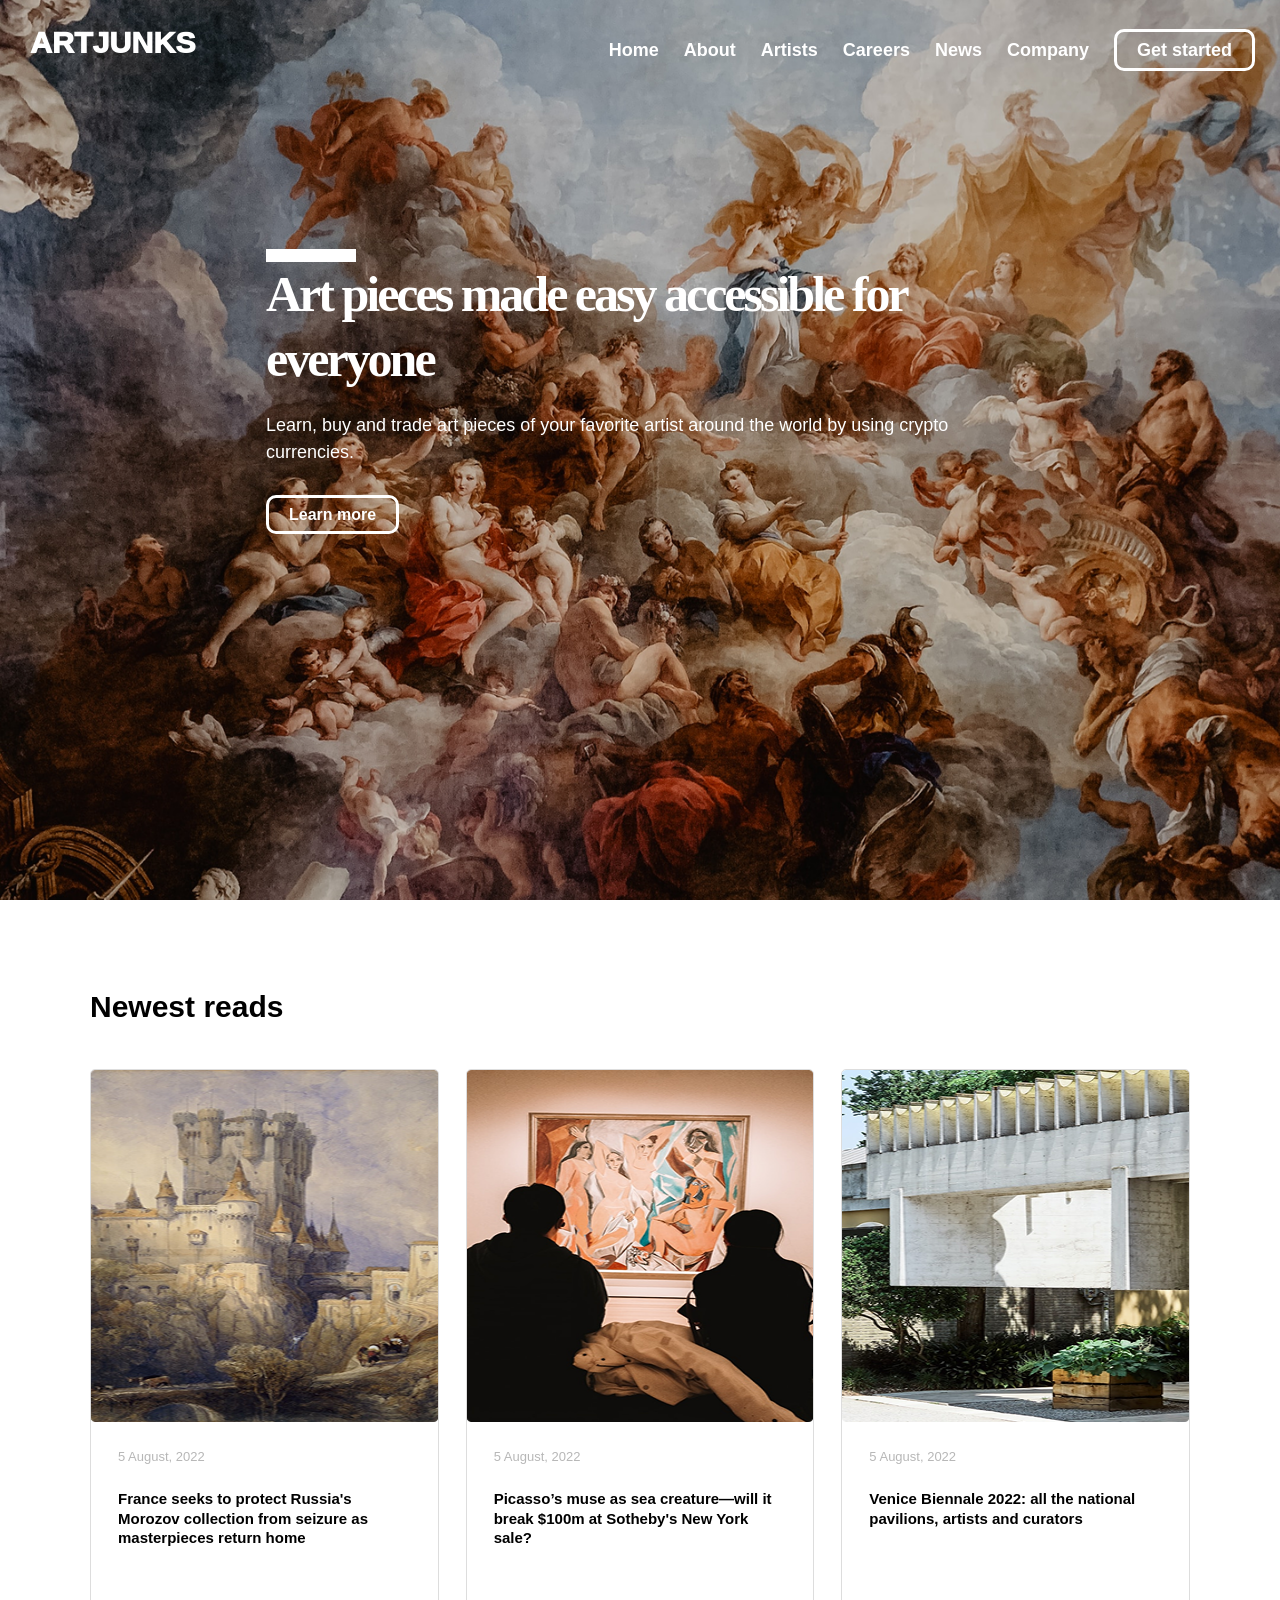
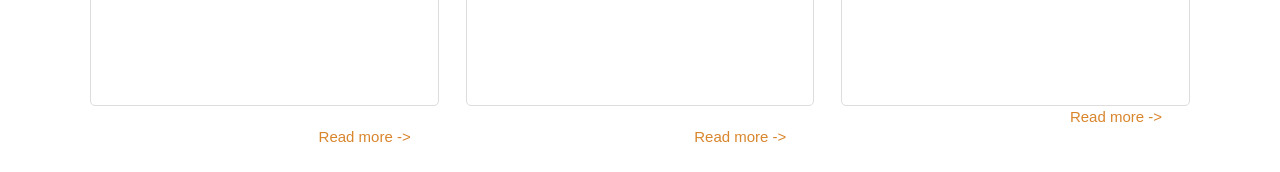
==== index.html @ 1ebe3c83 "Add files via upload" ====
<!DOCTYPE html>
<html lang="en">
<head>
    <meta charset="UTF-8">
    <meta name="viewport" content="width=device-width, initial-scale=1.0">
    <title>ART NEWS LANDING PAGE</title>
    <link rel="stylesheet" href="./css/component.css">
    <link rel="stylesheet" href="./css/desktop.css">
    <link rel="stylesheet" href="./css/tablet.css">
    <link rel="stylesheet" href="./css/mobile.css">
    <link rel="stylesheet" href="https://unicons.iconscout.com/release/v4.2.0/css/line.css">
</head>
<body >
    <nav>
        <h1>ARTJUNKS</h1>
        <section id="mymenu" class="navlink">
            <ul class="float">
                <li><a href="#">Home</a></li>
                <li><a href="#">About</a></li>
                <li><a href="#">Artists</a></li>
                <li><a href="#">Careers</a></li>
                <li><a href="#">News</a></li>
                <li><a href="#">Company</a></li>
                <li><span>Get started</span></li>
            </ul>
        </section>
        <i class="uil uil-bars" id="burger"></i>  
    </nav>
    <section class="bacground1" >
        <section class="txt-box">
            <section class="tittle">
                <span> <hr></span>
                <h1>Art pieces made easy accessible for everyone</h1>
            </section>
            <section class="tittle-content">
                <p>Learn, buy and trade art pieces of your favorite artist around the world 
                    by using crypto currencies.</p>
            </section>
            <section class="tittle-btn">
                <span><a href="#">Learn more</a></span>
            </section>
        </section>
    </section>
    <main >
        <h1 class="tablet-label">Newest reads</h1>
        <section class="card-table">
            <h1 class="mobile-label">Newest reads</h1>
            <section class="card">
                <img src="./image/card1-mobile.png">
                <section class="card-info">
                    <p class="date">5 August, 2022</p>
                    <p class="context">France seeks to protect Russia's Morozov collection from seizure as 
                    masterpieces return home</p>
                    <a class="read-btn" id="r1" href="#">Read more -></a>
                </section>
            </section>
            <section class="card">
                <img src="./image/card2-mobile.png">
                <section class="card-info">
                    <p class="date">5 August, 2022</p>
                    <p class="context">Picasso’s muse as sea creature—will it break $100m at 
                    Sotheby's New York sale?</p>
                    <a class="read-btn" id="r2" href="#">Read more -></a>
                </section>
            </section>
            <section class="card">
                <img src="./image/card3-mobile.png">
                <section class="card-info">
                    <p class="date">5 August, 2022</p>
                    <p class="context">Venice Biennale 2022: 
                        all the national pavilions, artists and curators</p>
                    <a class="read-btn" id="r3" href="#">Read more -></a>
                </section>
            </section>
        </section>
    </main>
</body>
<script src="./js/art-mobile.js"></script>
<script src="./js/art-toggle.js"></script>
</html>
---- css/component.css ----
*{
    padding: 0;
    margin: 0;
    font-family: sans-serif;
}
nav h1{
    color: #fff;
    font-weight: 1000;
}
nav{
    grid-row: 1/2;
    grid-column: 1/2;
}
nav ul {
    display: flex;
    flex-direction: row;
    list-style: none;
}
nav ul li a{
    text-decoration: none;
    
}
---- css/desktop.css ----
body{
    display: grid;
    grid-template-rows: 10% auto auto ;
    grid-template-columns: 100%;
    }
    nav{
        display: flex;
        align-items: flex-start;
        justify-content: space-between;
    }
    nav h1{
        font-size: 30.4px;
        margin: 25px 30px 0px 30px;
    }
    .navlink{ 
        margin: 40px 0px 0px 0px;
    }
    .float li {
        margin-right: 25px;
        font-size: 18px;
        font-weight: bold;
        color: #ffffff;
     }
    .float span{
        text-decoration: none;
        cursor: pointer;
        border: solid 3px #ffffff;
        border-radius: 10px;
        font-weight: bold;
        color: #ffffff;
        padding: 8px 20px 8px 20px;
    }
     .float li a {
        color: #ffffff;
     }
    .bacground1{
        position: relative;
        grid-row: 1/3;
        grid-column:1/2;
        display: flex;
        justify-content: center;
        align-items: center;
        width: 100%;
        height: 100vh;
        background-size: 100%;
        background-repeat: no-repeat;
        z-index: -5;
        background-image: url(../image/desktopbg.png);
    }
    .txt-box {
        position: relative;
        display: flex;
        flex-wrap: wrap;
        flex-direction: column;
        margin: 1vh 0 0 0;
        padding: 0;
        width: 748px;
        height: 411px;
        font-family: 'Times New Roman', Times, serif;
        z-index: 5;
        color: #ffffff;
    }
    .tittle h1{
        width: 100%;
        letter-spacing: -3px;
        font-size: 50px;
        line-height: 1.3;
    }
    .tittle span hr{
        border: none;
        width: 90px;
        height: 0.8em;
        background-color: #ffffff;
    }
    .tittle h1{
        font-family: 'Times New Roman', Times, serif;
    }
    .tittle-content{
        margin: 20px 0px 40px 0px;
        line-height: 1.5;
        font-size: 18px;
    }
    .tittle-btn span a{
        text-decoration: none;
        cursor: pointer;
        border: solid 3px #ffffff;
        border-radius: 10px;
        font-weight: bold;
        color: #ffffff;
        padding: 8px 20px 8px 20px;

    }
    .tittle-btn span a:hover{
        border: solid 3px #ffffff;
        border-radius: 10px;
        font-size: large;
    }
    main .tablet-label{
        font-size: 30px;
        padding: 10vh 0vh 5vh 0vh;
    }
    main{
        padding: 0vh 10vh 5vh 10vh;
    }
    main .mobile-label{
        display: none;
    }
    .card-table {
        width: 100%;
        display: flex;
        justify-content: center;
        align-items: center;
        flex-direction: row;
        gap: 3vh;
    }
    .card img{
        width: 100%;
        height: 352px;
    }
    .card{
        border: #DDDDDD 1px solid;
        width: 491px;
        height: 635px;
        display: flex;
        justify-content: flex-start;
        align-items: flex-start;
        flex-direction: column;
        border-radius: 5px;
        text-wrap: wrap;
    }
    .card-info{
        padding: 3vh;
    }
    .card-info .date{
        margin: 0px 0 25px 0;
        font-size: 13px;
        color: #B7B7B7;
    }
    .card-info .context{
        font-weight: bold;
        font-size: 15px;
        line-height: 1.3;
    }
    .card-info .read-btn{
        float: right;
        font-size: 15px;
        color: #D9852C;
        text-decoration: none;
        cursor: pointer;
        margin-top: 5vh;
    }
    #r1{
        margin-top: 20vh;
    }
    #r2{
        margin-top: 20vh;
    }
    #r3{
        margin-top: 20vh
    }
---- css/tablet.css ----
@media  (max-width:925px) {
    body{
    display: grid;
    grid-template-rows: 10% auto auto ;
    grid-template-columns: 100%;
    }
    nav{
        display: flex;
        align-items: flex-start;
        justify-content: space-between;

    }
    nav h1{
        font-size: 30.4px;
        margin: 25px 0px 0px 30px;
    }
    #mymenu{
        display: none;
    }
    #mymenu{
        position: absolute;
        width: 100%;
        height: 91%;
        margin-top: 12vh;  
    }
    .float {
        display: flex;
        flex-direction: column;
        justify-content: flex-end;
        align-items:center;
        background-color: #ffffff;
        width: 95%;
        height: 50%;
        border-radius: 15px ;
    }
    .float li{
        height: 100%;
    }
    nav #mymenu .mobile-mode{
        display: none;
        
    }
    nav #mymenu.active{
        display: flex;
        justify-content: center;
        animation: open 0.3s linear both;
    }
    @keyframes open {
        from{
            transform: translateY(-10px);
            z-index: -50;
            opacity: 0;
        }to{
            transform: translateY(0px);
            opacity: 1;
        }
    }
    nav .uil-bars{
        color: #ffffff;
        font-size: 35px;
        font-weight: 1000;
        cursor: pointer;
        margin: 20px 30px 0px 0vh;
    }
    nav ul li{
        height: 5%;
        width: 100%;
        position: relative;
        display: flex;
        justify-content: center;
        align-items: center;
        cursor: pointer;
    }
    nav ul li a ,span{
        font-size: 18px;
        margin-right: 5px;
        font-weight: bold;
        color: #bd6022b7;
    }
    nav ul li:hover{
        position: relative;
        display: flex;
        justify-content: center;
        align-items: center;
        cursor: pointer;
        border-radius: 15px;
        height: 100%;
        width: 100%;
        color: #5a2b05;
        background-color: #f5d9ba;
    }
    .bacground1{
        position: relative;
        grid-row: 1/3;
        grid-column:1/2;
        display: flex;
        justify-content: center;
        align-items: center;
        width: 100%;
        height: 100vh;
        background-size: cover;
        background-position: center;
        background-repeat: no-repeat;
        z-index: -5;
        background-image: url(../image/tabletbg.png);
    }
    .txt-box {
        position: relative;
        display: flex;
        flex-wrap: wrap;
        flex-direction: column;
        margin: 1vh 0 0 0;
        padding: 0;
        width: 600px;
        height: 387px;
        padding: 5vh;
        font-family: 'Times New Roman', Times, serif;
        z-index: 5;
        color: #ffffff;
    }
    .tittle h1{
        width: 100%;
        letter-spacing: -3px;
        font-size: 50px;
        line-height: 1.3;
    }
    .tittle span hr{
        border: none;
        width: 90px;
        height: 0.8em;
        background-color: #ffffff;
    }
    .tittle h1{
        font-family: 'Times New Roman', Times, serif;
    }
    .tittle-content{
        margin: 20px 0px 40px 0px;
        line-height: 1.5;
        font-size: 18px;
    }
    .tittle-btn span a{
        text-decoration: none;
        cursor: pointer;
        border: solid 3px #ffffff;
        border-radius: 10px;
        font-weight: bold;
        color: #ffffff;
        padding: 8px 20px 8px 20px;

    }
    .tittle-btn span a:hover{
        border: solid 3px #ffffff;
        border-radius: 10px;
        font-size: large;
    }
    main .tablet-label{
        font-size: 30px;
        padding: 5vh 0vh 5vh 0vh;
    }
    main{
        padding: 0vh 10vh 5vh 10vh;
    }
    main .mobile-label{
        display: none;
    }
    .card-table {
        width: 100%;
        display: flex;
        justify-content: center;
        align-items: center;
        flex-direction: row;
        gap: 3vh;
    }
    .card img{
        width: 187px;
        height: 352px;
    }
    .card{
        border: #DDDDDD 1px solid;
        width: 187px;
        height: 635px;
        display: flex;
        justify-content: flex-start;
        align-items: flex-start;
        flex-direction: column;
        border-radius: 5px;
        text-wrap: wrap;
    }
    .card-info{
        padding: 3vh;
    }
    .card-info .date{
        margin: 0px 0 25px 0;
        font-size: 13px;
        color: #B7B7B7;
    }
    .card-info .context{
        font-weight: bold;
        font-size: 15px;
        line-height: 1.3;
    }
    .card-info .read-btn{
        float: right;
        font-size: 15px;
        color: #D9852C;
        text-decoration: none;
        cursor: pointer;
        margin-top: 5vh;
    }
    #r1{
        margin-top: 6vh;
    }
    #r2{
        margin-top: 8.5vh;
    }
    #r3{
        margin-top: 11vh;
    }
}
---- css/mobile.css ----
@media  (max-width:800px) {
    body{
    display: grid;
    grid-template-rows: 10% auto auto ;
    grid-template-columns: 100%;
    }
    nav{
        display: flex;
        align-items: flex-start;
        justify-content: space-between;
    }
    nav h1{
        font-size: 30.4px;
        margin: 25px 0px 0px 30px;
    }
    #mymenu{
        display: none;
        position: absolute;
        width: 100%;
        margin: 12vh 0 0 0;  
    }
    .float {
        display: flex;
        flex-direction: column;
        justify-content: center;
        align-items:center;
        background-color: #ffffff;
        width: 95%;
        height: 50%;
        border-radius: 15px ;
    }
    .float li{
        height: 100%;
    }
    nav #mymenu .mobile-mode{
        display: none;
        
    }
    nav #mymenu.active{
        display: flex;
        justify-content: center;
        animation: open 0.3s linear both;
    }
    @keyframes open {
        from{
            transform: translateY(-10px);
            z-index: -50;
            opacity: 0;
        }to{
            transform: translateY(0px);
            opacity: 1;
        }
    }
    nav .uil-bars{
        color: #ffffff;
        font-size: 35px;
        font-weight: 1000;
        cursor: pointer;
        margin: 20px 25px 0px 0vh;
    }
    nav ul li{
        height: 5%;
        width: 100%;
        position: relative;
        display: flex;
        justify-content: center;
        align-items: center;
        cursor: pointer;
    }
    nav ul li a ,span{
        font-size: 18px;
        margin-right: 5px;
        font-weight: bold;
        color: #bd6022b7;
    }
    nav ul li:hover{
        position: relative;
        display: flex;
        justify-content: center;
        align-items: center;
        cursor: pointer;
        border-radius: 15px;
        height: 100%;
        width: 100%;
        color: #5a2b05;
        background-color: #f5d9ba;
    }
    .bacground1{
        position: relative;
        grid-row: 1/3;
        grid-column:1/2;
        display: flex;
        justify-content: center;
        align-items: center;
        width: 100%;
        height: 100vh;
        background-size: cover;
        background-position: center;
        background-repeat: no-repeat;
        z-index: -5;
        background-image: url(../image/mobilebg.png);
    }
    .txt-box {
        position: relative;
        display: flex;
        flex-wrap: wrap;
        flex-direction: column;
        margin: 1vh 0 0 0;
        padding: 0;
        width: 314px;
        height: 429px;
        font-family: 'Times New Roman', Times, serif;
        z-index: 5;
        color: #ffffff;
    }
    .tittle h1{
        width: 100%;
        letter-spacing: -3px;
        font-size: 50px;
        line-height: 1.3;
    }
    .tittle span hr{
        border: none;
        width: 90px;
        height: 0.8em;
        background-color: #ffffff;
    }
    .tittle h1{
        font-family: 'Times New Roman', Times, serif;
    }
    .tittle-content{
        margin: 20px 0px 40px 0px;
        line-height: 1.5;
        font-size: 18px;
    }
    .tittle-btn span a{
        text-decoration: none;
        cursor: pointer;
        border: solid 3px #ffffff;
        border-radius: 10px;
        font-weight: bold;
        color: #ffffff;
        padding: 8px 20px 8px 20px;

    }
    .tittle-btn span a:hover{
        border: solid 3px #ffffff;
        border-radius: 10px;
        font-size: large;
    }
    main .mobile-label{
        font-size: 24px;
        padding: 5vh 23vh 3vh 0vh;
    }
    main{
         padding: 0vh 10vh 5vh 10vh;
    }
    .card-table {
        width: 100%;
        display: flex;
        justify-content: center;
        align-items: center;
        flex-direction: column;
        gap: 3vh;
    }
    .card img{
        width: 311px;
    }
    .card{
        border: #DDDDDD 1px solid;
        width: 311px;
        display: flex;
        justify-content: flex-start;
        align-items: flex-start;
        flex-direction: column;
        border-radius: 5px;
        text-wrap: wrap;
    }
    .card-info{
        padding: 5vh;
    }
    .card-info .date{
        margin: 0px 0 25px 0;
        font-size: 13px;
        color: #B7B7B7;
    }
    .card-info .context{
        font-weight: bold;
        font-size: 20px;
        line-height: 1.3;
    }
    .card-info .read-btn{
        float: right;
        font-size: 15px;
        color: #D9852C;
        text-decoration: none;
        margin-top: 20px;
        cursor: pointer;
    }
    #r1{
        margin-top: 5vh;
    }
    #r2{
        margin-top: 9vh;
    }
    #r3{
        margin-top: 12vh;
    }
}
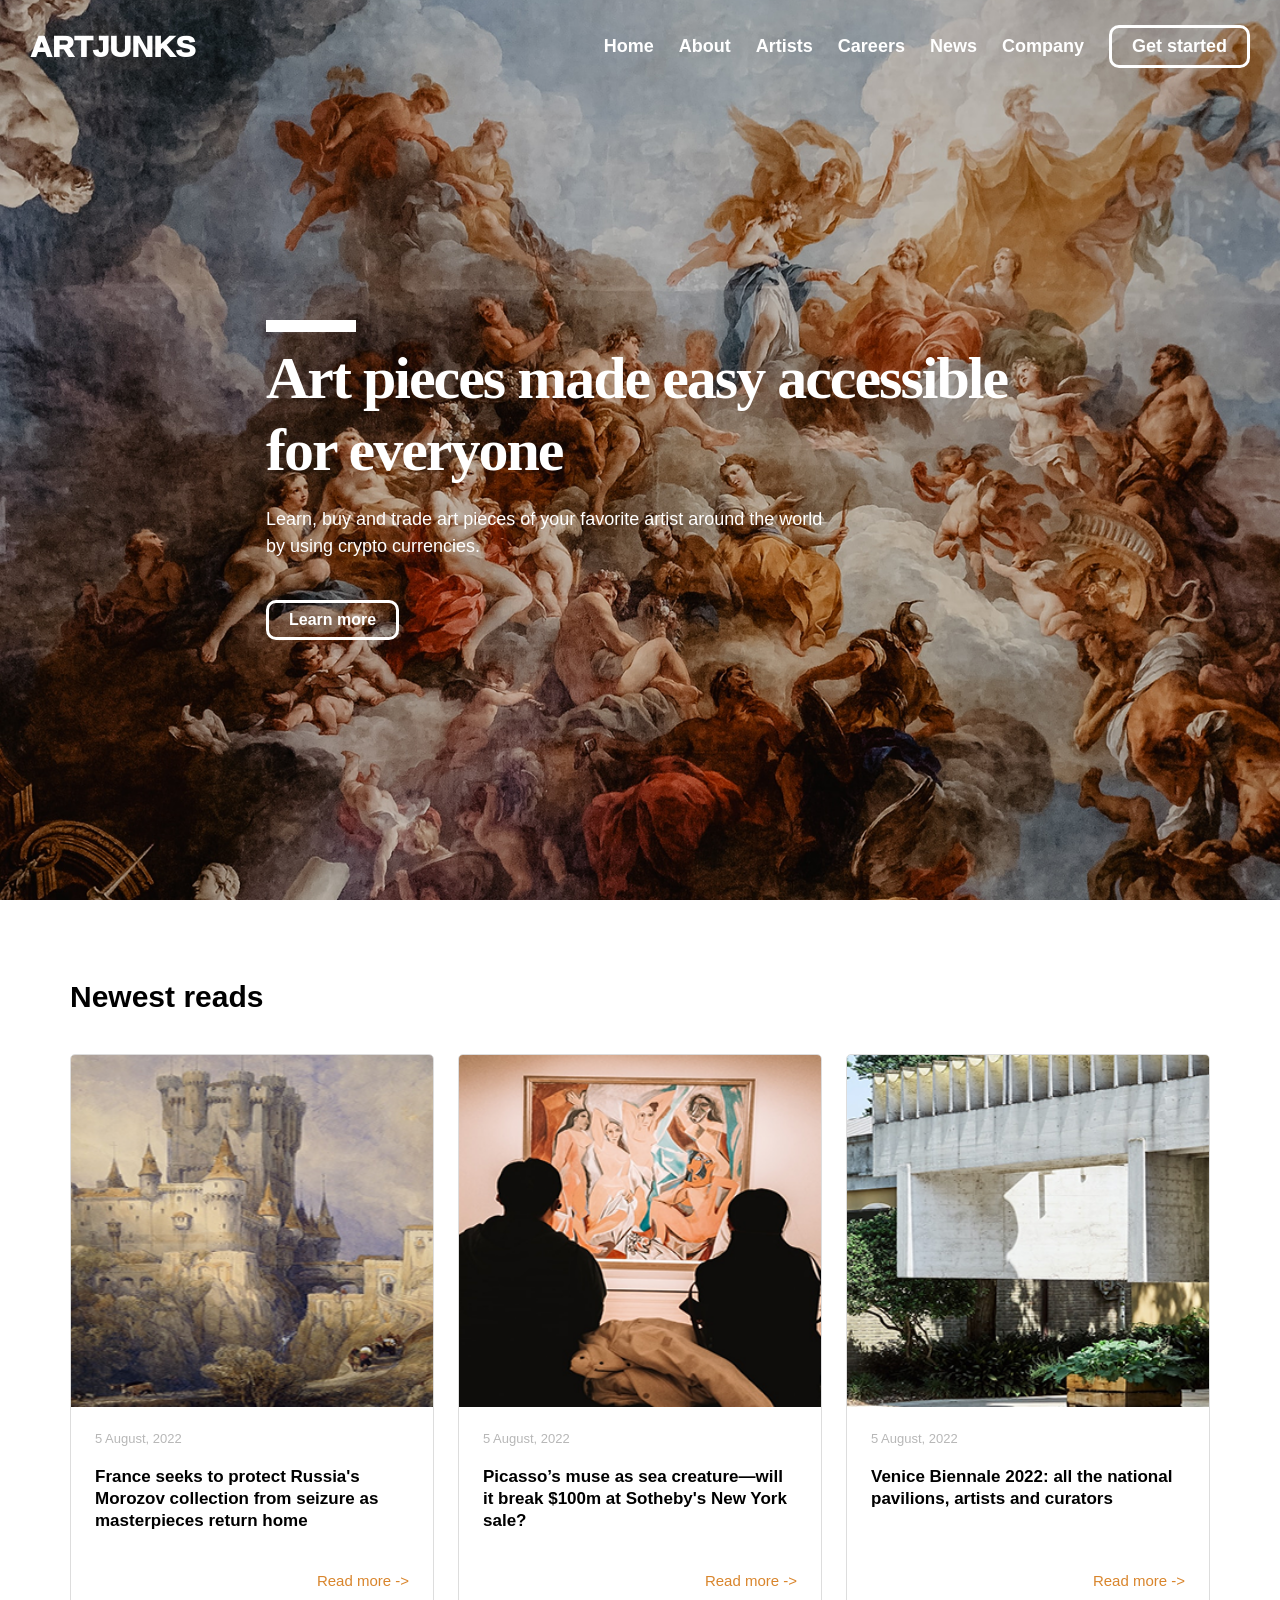
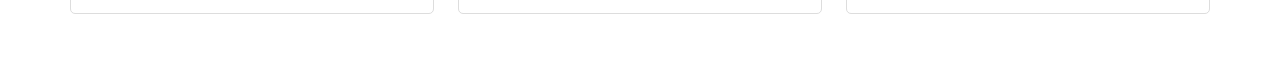
==== commit 0ba6a307: "Make layout fully responsive and expand README with screenshots - Rewrite CSS with fluid grid/flex l" ====
--- a/index.html
+++ b/index.html
@@ -1,80 +1,82 @@
-<!DOCTYPE html>
-<html lang="en">
-<head>
-    <meta charset="UTF-8">
-    <meta name="viewport" content="width=device-width, initial-scale=1.0">
-    <title>ART NEWS LANDING PAGE</title>
-    <link rel="stylesheet" href="./css/component.css">
-    <link rel="stylesheet" href="./css/desktop.css">
-    <link rel="stylesheet" href="./css/tablet.css">
-    <link rel="stylesheet" href="./css/mobile.css">
-    <link rel="stylesheet" href="https://unicons.iconscout.com/release/v4.2.0/css/line.css">
-</head>
-<body >
-    <nav>
-        <h1>ARTJUNKS</h1>
-        <section id="mymenu" class="navlink">
-            <ul class="float">
-                <li><a href="#">Home</a></li>
-                <li><a href="#">About</a></li>
-                <li><a href="#">Artists</a></li>
-                <li><a href="#">Careers</a></li>
-                <li><a href="#">News</a></li>
-                <li><a href="#">Company</a></li>
-                <li><span>Get started</span></li>
-            </ul>
-        </section>
-        <i class="uil uil-bars" id="burger"></i>  
-    </nav>
-    <section class="bacground1" >
-        <section class="txt-box">
-            <section class="tittle">
-                <span> <hr></span>
-                <h1>Art pieces made easy accessible for everyone</h1>
-            </section>
-            <section class="tittle-content">
-                <p>Learn, buy and trade art pieces of your favorite artist around the world 
-                    by using crypto currencies.</p>
-            </section>
-            <section class="tittle-btn">
-                <span><a href="#">Learn more</a></span>
-            </section>
-        </section>
-    </section>
-    <main >
-        <h1 class="tablet-label">Newest reads</h1>
-        <section class="card-table">
-            <h1 class="mobile-label">Newest reads</h1>
-            <section class="card">
-                <img src="./image/card1-mobile.png">
-                <section class="card-info">
-                    <p class="date">5 August, 2022</p>
-                    <p class="context">France seeks to protect Russia's Morozov collection from seizure as 
-                    masterpieces return home</p>
-                    <a class="read-btn" id="r1" href="#">Read more -></a>
-                </section>
-            </section>
-            <section class="card">
-                <img src="./image/card2-mobile.png">
-                <section class="card-info">
-                    <p class="date">5 August, 2022</p>
-                    <p class="context">Picasso’s muse as sea creature—will it break $100m at 
-                    Sotheby's New York sale?</p>
-                    <a class="read-btn" id="r2" href="#">Read more -></a>
-                </section>
-            </section>
-            <section class="card">
-                <img src="./image/card3-mobile.png">
-                <section class="card-info">
-                    <p class="date">5 August, 2022</p>
-                    <p class="context">Venice Biennale 2022: 
-                        all the national pavilions, artists and curators</p>
-                    <a class="read-btn" id="r3" href="#">Read more -></a>
-                </section>
-            </section>
-        </section>
-    </main>
-</body>
-<script src="./js/art-mobile.js"></script>
-<script src="./js/art-toggle.js"></script>
-</html>+<!DOCTYPE html>
+<html lang="en">
+<head>
+    <meta charset="UTF-8">
+    <meta name="viewport" content="width=device-width, initial-scale=1.0">
+    <meta name="description" content="ARTJUNKS - a responsive art news landing page. Learn, buy and trade art pieces using crypto currencies.">
+    <title>ART NEWS LANDING PAGE</title>
+    <link rel="stylesheet" href="./css/component.css">
+    <link rel="stylesheet" href="./css/desktop.css">
+    <link rel="stylesheet" href="./css/tablet.css">
+    <link rel="stylesheet" href="./css/mobile.css">
+    <link rel="stylesheet" href="https://unicons.iconscout.com/release/v4.2.0/css/line.css">
+</head>
+<body>
+    <nav>
+        <h1>ARTJUNKS</h1>
+        <section id="mymenu" class="navlink">
+            <ul class="float">
+                <li><a href="#">Home</a></li>
+                <li><a href="#">About</a></li>
+                <li><a href="#">Artists</a></li>
+                <li><a href="#">Careers</a></li>
+                <li><a href="#">News</a></li>
+                <li><a href="#">Company</a></li>
+                <li><span>Get started</span></li>
+            </ul>
+        </section>
+        <button class="burger" id="burger" aria-label="Toggle menu" aria-controls="mymenu" aria-expanded="false">
+            <i class="uil uil-bars"></i>
+        </button>
+    </nav>
+    <section class="bacground1">
+        <section class="txt-box">
+            <section class="tittle">
+                <span><hr></span>
+                <h1>Art pieces made easy accessible for everyone</h1>
+            </section>
+            <section class="tittle-content">
+                <p>Learn, buy and trade art pieces of your favorite artist around the world
+                    by using crypto currencies.</p>
+            </section>
+            <section class="tittle-btn">
+                <span><a href="#">Learn more</a></span>
+            </section>
+        </section>
+    </section>
+    <main>
+        <h1 class="tablet-label">Newest reads</h1>
+        <section class="card-table">
+            <section class="card">
+                <img src="./image/card1-mobile.png" alt="Painting of a castle on a hill">
+                <section class="card-info">
+                    <p class="date">5 August, 2022</p>
+                    <p class="context">France seeks to protect Russia's Morozov collection from seizure as
+                    masterpieces return home</p>
+                    <a class="read-btn" id="r1" href="#">Read more -></a>
+                </section>
+            </section>
+            <section class="card">
+                <img src="./image/card2-mobile.png" alt="Two visitors looking at a Picasso painting">
+                <section class="card-info">
+                    <p class="date">5 August, 2022</p>
+                    <p class="context">Picasso’s muse as sea creature—will it break $100m at
+                    Sotheby's New York sale?</p>
+                    <a class="read-btn" id="r2" href="#">Read more -></a>
+                </section>
+            </section>
+            <section class="card">
+                <img src="./image/card3-mobile.png" alt="Concrete pavilion at the Venice Biennale">
+                <section class="card-info">
+                    <p class="date">5 August, 2022</p>
+                    <p class="context">Venice Biennale 2022:
+                        all the national pavilions, artists and curators</p>
+                    <a class="read-btn" id="r3" href="#">Read more -></a>
+                </section>
+            </section>
+        </section>
+    </main>
+    <script src="./js/art-mobile.js"></script>
+    <script src="./js/art-toggle.js"></script>
+</body>
+</html>
--- a/css/component.css
+++ b/css/component.css
@@ -1,22 +1,36 @@
-*{
-    padding: 0;
-    margin: 0;
-    font-family: sans-serif;
-}
-nav h1{
-    color: #fff;
-    font-weight: 1000;
-}
-nav{
-    grid-row: 1/2;
-    grid-column: 1/2;
-}
-nav ul {
-    display: flex;
-    flex-direction: row;
-    list-style: none;
-}
-nav ul li a{
-    text-decoration: none;
-    
-}
+*{
+    padding: 0;
+    margin: 0;
+    box-sizing: border-box;
+    font-family: sans-serif;
+}
+html{
+    overflow-x: hidden;
+}
+body{
+    position: relative;
+    overflow-x: hidden;
+}
+img{
+    display: block;
+    max-width: 100%;
+}
+nav h1{
+    color: #fff;
+    font-weight: 1000;
+}
+nav ul {
+    display: flex;
+    flex-direction: row;
+    list-style: none;
+}
+nav ul li a{
+    text-decoration: none;
+}
+.burger{
+    display: none;
+    background: none;
+    border: none;
+    color: #ffffff;
+    cursor: pointer;
+}
--- a/css/desktop.css
+++ b/css/desktop.css
@@ -1,161 +1,153 @@
-
-    body{
-    display: grid;
-    grid-template-rows: 10% auto auto ;
-    grid-template-columns: 100%;
-    }
-    nav{
-        display: flex;
-        align-items: flex-start;
-        justify-content: space-between;
-    }
-    nav h1{
-        font-size: 30.4px;
-        margin: 25px 30px 0px 30px;
-    }
-    .navlink{ 
-        margin: 40px 0px 0px 0px;
-    }
-    .float li {
-        margin-right: 25px;
-        font-size: 18px;
-        font-weight: bold;
-        color: #ffffff;
-     }
-    .float span{
-        text-decoration: none;
-        cursor: pointer;
-        border: solid 3px #ffffff;
-        border-radius: 10px;
-        font-weight: bold;
-        color: #ffffff;
-        padding: 8px 20px 8px 20px;
-    }
-     .float li a {
-        color: #ffffff;
-     }
-    .bacground1{
-        position: relative;
-        grid-row: 1/3;
-        grid-column:1/2;
-        display: flex;
-        justify-content: center;
-        align-items: center;
-        width: 100%;
-        height: 100vh;
-        background-size: 100%;
-        background-repeat: no-repeat;
-        z-index: -5;
-        background-image: url(../image/desktopbg.png);
-    }
-    .txt-box {
-        position: relative;
-        display: flex;
-        flex-wrap: wrap;
-        flex-direction: column;
-        margin: 1vh 0 0 0;
-        padding: 0;
-        width: 748px;
-        height: 411px;
-        font-family: 'Times New Roman', Times, serif;
-        z-index: 5;
-        color: #ffffff;
-    }
-    .tittle h1{
-        width: 100%;
-        letter-spacing: -3px;
-        font-size: 50px;
-        line-height: 1.3;
-    }
-    .tittle span hr{
-        border: none;
-        width: 90px;
-        height: 0.8em;
-        background-color: #ffffff;
-    }
-    .tittle h1{
-        font-family: 'Times New Roman', Times, serif;
-    }
-    .tittle-content{
-        margin: 20px 0px 40px 0px;
-        line-height: 1.5;
-        font-size: 18px;
-    }
-    .tittle-btn span a{
-        text-decoration: none;
-        cursor: pointer;
-        border: solid 3px #ffffff;
-        border-radius: 10px;
-        font-weight: bold;
-        color: #ffffff;
-        padding: 8px 20px 8px 20px;
-
-    }
-    .tittle-btn span a:hover{
-        border: solid 3px #ffffff;
-        border-radius: 10px;
-        font-size: large;
-    }
-    main .tablet-label{
-        font-size: 30px;
-        padding: 10vh 0vh 5vh 0vh;
-    }
-    main{
-        padding: 0vh 10vh 5vh 10vh;
-    }
-    main .mobile-label{
-        display: none;
-    }
-    .card-table {
-        width: 100%;
-        display: flex;
-        justify-content: center;
-        align-items: center;
-        flex-direction: row;
-        gap: 3vh;
-    }
-    .card img{
-        width: 100%;
-        height: 352px;
-    }
-    .card{
-        border: #DDDDDD 1px solid;
-        width: 491px;
-        height: 635px;
-        display: flex;
-        justify-content: flex-start;
-        align-items: flex-start;
-        flex-direction: column;
-        border-radius: 5px;
-        text-wrap: wrap;
-    }
-    .card-info{
-        padding: 3vh;
-    }
-    .card-info .date{
-        margin: 0px 0 25px 0;
-        font-size: 13px;
-        color: #B7B7B7;
-    }
-    .card-info .context{
-        font-weight: bold;
-        font-size: 15px;
-        line-height: 1.3;
-    }
-    .card-info .read-btn{
-        float: right;
-        font-size: 15px;
-        color: #D9852C;
-        text-decoration: none;
-        cursor: pointer;
-        margin-top: 5vh;
-    }
-    #r1{
-        margin-top: 20vh;
-    }
-    #r2{
-        margin-top: 20vh;
-    }
-    #r3{
-        margin-top: 20vh
-    }    +    /* Desktop (default) */
+    nav{
+        position: absolute;
+        top: 0;
+        left: 0;
+        right: 0;
+        z-index: 10;
+        display: flex;
+        align-items: center;
+        justify-content: space-between;
+        padding: 25px 30px;
+    }
+    nav h1{
+        font-size: 30.4px;
+    }
+    .float{
+        align-items: center;
+    }
+    .float li {
+        margin-left: 25px;
+        font-size: 18px;
+        font-weight: bold;
+        color: #ffffff;
+     }
+    .float li a {
+        color: #ffffff;
+     }
+    .float li a:hover{
+        text-decoration: underline;
+     }
+    .float span{
+        display: inline-block;
+        cursor: pointer;
+        border: solid 3px #ffffff;
+        border-radius: 10px;
+        font-weight: bold;
+        color: #ffffff;
+        padding: 8px 20px;
+    }
+    .bacground1{
+        display: flex;
+        justify-content: center;
+        align-items: center;
+        width: 100%;
+        min-height: 100vh;
+        padding: 120px 30px 60px;
+        background-size: cover;
+        background-position: center;
+        background-repeat: no-repeat;
+        background-image: url(../image/desktopbg.png);
+    }
+    .txt-box {
+        display: flex;
+        flex-direction: column;
+        width: 100%;
+        max-width: 748px;
+        font-family: 'Times New Roman', Times, serif;
+        color: #ffffff;
+    }
+    .tittle h1{
+        width: 100%;
+        letter-spacing: -2px;
+        font-size: clamp(38px, 5vw, 60px);
+        line-height: 1.2;
+        font-family: 'Times New Roman', Times, serif;
+    }
+    .tittle span hr{
+        border: none;
+        width: 90px;
+        height: 0.8em;
+        margin-bottom: 10px;
+        background-color: #ffffff;
+    }
+    .tittle-content{
+        margin: 20px 0px 40px 0px;
+        max-width: 560px;
+        line-height: 1.5;
+        font-size: 18px;
+    }
+    .tittle-btn span a{
+        display: inline-block;
+        text-decoration: none;
+        cursor: pointer;
+        border: solid 3px #ffffff;
+        border-radius: 10px;
+        font-weight: bold;
+        color: #ffffff;
+        padding: 8px 20px;
+        transition: background-color 0.2s, color 0.2s;
+    }
+    .tittle-btn span a:hover{
+        background-color: #ffffff;
+        color: #000000;
+    }
+    main{
+        width: 100%;
+        max-width: 1200px;
+        margin: 0 auto;
+        padding: 80px 30px 60px;
+    }
+    main .tablet-label{
+        font-size: 30px;
+        margin-bottom: 40px;
+    }
+    main .mobile-label{
+        display: none;
+    }
+    .card-table {
+        display: grid;
+        grid-template-columns: repeat(3, 1fr);
+        gap: 24px;
+    }
+    .card{
+        display: flex;
+        flex-direction: column;
+        border: #DDDDDD 1px solid;
+        border-radius: 5px;
+        overflow: hidden;
+    }
+    .card img{
+        width: 100%;
+        aspect-ratio: 311 / 352;
+        max-height: 352px;
+        object-fit: cover;
+    }
+    .card-info{
+        flex: 1;
+        display: flex;
+        flex-direction: column;
+        padding: 24px;
+    }
+    .card-info .date{
+        margin: 0px 0 20px 0;
+        font-size: 13px;
+        color: #B7B7B7;
+    }
+    .card-info .context{
+        font-weight: bold;
+        font-size: 17px;
+        line-height: 1.3;
+    }
+    .card-info .read-btn{
+        align-self: flex-end;
+        margin-top: auto;
+        padding-top: 40px;
+        font-size: 15px;
+        color: #D9852C;
+        text-decoration: none;
+        cursor: pointer;
+    }
+    .card-info .read-btn:hover{
+        text-decoration: underline;
+    }
--- a/css/tablet.css
+++ b/css/tablet.css
@@ -1,219 +1,85 @@
-@media  (max-width:925px) {
-    body{
-    display: grid;
-    grid-template-rows: 10% auto auto ;
-    grid-template-columns: 100%;
-    }
-    nav{
-        display: flex;
-        align-items: flex-start;
-        justify-content: space-between;
-
-    }
-    nav h1{
-        font-size: 30.4px;
-        margin: 25px 0px 0px 30px;
-    }
-    #mymenu{
-        display: none;
-    }
-    #mymenu{
-        position: absolute;
-        width: 100%;
-        height: 91%;
-        margin-top: 12vh;  
-    }
-    .float {
-        display: flex;
-        flex-direction: column;
-        justify-content: flex-end;
-        align-items:center;
-        background-color: #ffffff;
-        width: 95%;
-        height: 50%;
-        border-radius: 15px ;
-    }
-    .float li{
-        height: 100%;
-    }
-    nav #mymenu .mobile-mode{
-        display: none;
-        
-    }
-    nav #mymenu.active{
-        display: flex;
-        justify-content: center;
-        animation: open 0.3s linear both;
-    }
-    @keyframes open {
-        from{
-            transform: translateY(-10px);
-            z-index: -50;
-            opacity: 0;
-        }to{
-            transform: translateY(0px);
-            opacity: 1;
-        }
-    }
-    nav .uil-bars{
-        color: #ffffff;
-        font-size: 35px;
-        font-weight: 1000;
-        cursor: pointer;
-        margin: 20px 30px 0px 0vh;
-    }
-    nav ul li{
-        height: 5%;
-        width: 100%;
-        position: relative;
-        display: flex;
-        justify-content: center;
-        align-items: center;
-        cursor: pointer;
-    }
-    nav ul li a ,span{
-        font-size: 18px;
-        margin-right: 5px;
-        font-weight: bold;
-        color: #bd6022b7;
-    }
-    nav ul li:hover{
-        position: relative;
-        display: flex;
-        justify-content: center;
-        align-items: center;
-        cursor: pointer;
-        border-radius: 15px;
-        height: 100%;
-        width: 100%;
-        color: #5a2b05;
-        background-color: #f5d9ba;
-    }
-    .bacground1{
-        position: relative;
-        grid-row: 1/3;
-        grid-column:1/2;
-        display: flex;
-        justify-content: center;
-        align-items: center;
-        width: 100%;
-        height: 100vh;
-        background-size: cover;
-        background-position: center;
-        background-repeat: no-repeat;
-        z-index: -5;
-        background-image: url(../image/tabletbg.png);
-    }
-    .txt-box {
-        position: relative;
-        display: flex;
-        flex-wrap: wrap;
-        flex-direction: column;
-        margin: 1vh 0 0 0;
-        padding: 0;
-        width: 600px;
-        height: 387px;
-        padding: 5vh;
-        font-family: 'Times New Roman', Times, serif;
-        z-index: 5;
-        color: #ffffff;
-    }
-    .tittle h1{
-        width: 100%;
-        letter-spacing: -3px;
-        font-size: 50px;
-        line-height: 1.3;
-    }
-    .tittle span hr{
-        border: none;
-        width: 90px;
-        height: 0.8em;
-        background-color: #ffffff;
-    }
-    .tittle h1{
-        font-family: 'Times New Roman', Times, serif;
-    }
-    .tittle-content{
-        margin: 20px 0px 40px 0px;
-        line-height: 1.5;
-        font-size: 18px;
-    }
-    .tittle-btn span a{
-        text-decoration: none;
-        cursor: pointer;
-        border: solid 3px #ffffff;
-        border-radius: 10px;
-        font-weight: bold;
-        color: #ffffff;
-        padding: 8px 20px 8px 20px;
-
-    }
-    .tittle-btn span a:hover{
-        border: solid 3px #ffffff;
-        border-radius: 10px;
-        font-size: large;
-    }
-    main .tablet-label{
-        font-size: 30px;
-        padding: 5vh 0vh 5vh 0vh;
-    }
-    main{
-        padding: 0vh 10vh 5vh 10vh;
-    }
-    main .mobile-label{
-        display: none;
-    }
-    .card-table {
-        width: 100%;
-        display: flex;
-        justify-content: center;
-        align-items: center;
-        flex-direction: row;
-        gap: 3vh;
-    }
-    .card img{
-        width: 187px;
-        height: 352px;
-    }
-    .card{
-        border: #DDDDDD 1px solid;
-        width: 187px;
-        height: 635px;
-        display: flex;
-        justify-content: flex-start;
-        align-items: flex-start;
-        flex-direction: column;
-        border-radius: 5px;
-        text-wrap: wrap;
-    }
-    .card-info{
-        padding: 3vh;
-    }
-    .card-info .date{
-        margin: 0px 0 25px 0;
-        font-size: 13px;
-        color: #B7B7B7;
-    }
-    .card-info .context{
-        font-weight: bold;
-        font-size: 15px;
-        line-height: 1.3;
-    }
-    .card-info .read-btn{
-        float: right;
-        font-size: 15px;
-        color: #D9852C;
-        text-decoration: none;
-        cursor: pointer;
-        margin-top: 5vh;
-    }
-    #r1{
-        margin-top: 6vh;
-    }
-    #r2{
-        margin-top: 8.5vh;
-    }
-    #r3{
-        margin-top: 11vh;
-    }
-}   
+/* Tablet: burger menu, cards stay in 3 columns */
+@media  (max-width:925px) {
+    nav h1{
+        font-size: 26px;
+    }
+    .burger{
+        display: block;
+        font-size: 35px;
+        line-height: 1;
+    }
+    #mymenu{
+        display: none;
+        position: absolute;
+        top: 85px;
+        left: 0;
+        right: 0;
+        padding: 0 20px;
+    }
+    nav #mymenu.active{
+        display: block;
+        animation: open 0.3s ease-out both;
+    }
+    @keyframes open {
+        from{
+            transform: translateY(-10px);
+            opacity: 0;
+        }to{
+            transform: translateY(0px);
+            opacity: 1;
+        }
+    }
+    .float {
+        flex-direction: column;
+        align-items: stretch;
+        background-color: #ffffff;
+        width: 100%;
+        padding: 10px;
+        border-radius: 15px;
+        box-shadow: 0 10px 30px rgba(0, 0, 0, 0.25);
+    }
+    .float li{
+        margin: 0;
+        text-align: center;
+        border-radius: 10px;
+    }
+    .float li a,
+    .float span{
+        display: block;
+        padding: 14px;
+        font-size: 18px;
+        font-weight: bold;
+        color: #bd6022;
+        border: none;
+    }
+    .float li:hover{
+        background-color: #f5d9ba;
+    }
+    .float li:hover a,
+    .float li:hover span{
+        color: #5a2b05;
+        text-decoration: none;
+    }
+    .bacground1{
+        background-image: url(../image/tabletbg.png);
+    }
+    .txt-box {
+        max-width: 600px;
+    }
+    main{
+        padding: 60px 30px 50px;
+    }
+    .card-table {
+        gap: 16px;
+    }
+    .card-info{
+        padding: 16px;
+    }
+    .card-info .context{
+        font-size: 15px;
+    }
+    .card-info .read-btn{
+        padding-top: 30px;
+        font-size: 14px;
+    }
+}
--- a/css/mobile.css
+++ b/css/mobile.css
@@ -1,209 +1,47 @@
-@media  (max-width:800px) {
-    body{
-    display: grid;
-    grid-template-rows: 10% auto auto ;
-    grid-template-columns: 100%;
-    }
-    nav{
-        display: flex;
-        align-items: flex-start;
-        justify-content: space-between;
-    }
-    nav h1{
-        font-size: 30.4px;
-        margin: 25px 0px 0px 30px;
-    }
-    #mymenu{
-        display: none;
-        position: absolute;
-        width: 100%;
-        margin: 12vh 0 0 0;  
-    }
-    .float {
-        display: flex;
-        flex-direction: column;
-        justify-content: center;
-        align-items:center;
-        background-color: #ffffff;
-        width: 95%;
-        height: 50%;
-        border-radius: 15px ;
-    }
-    .float li{
-        height: 100%;
-    }
-    nav #mymenu .mobile-mode{
-        display: none;
-        
-    }
-    nav #mymenu.active{
-        display: flex;
-        justify-content: center;
-        animation: open 0.3s linear both;
-    }
-    @keyframes open {
-        from{
-            transform: translateY(-10px);
-            z-index: -50;
-            opacity: 0;
-        }to{
-            transform: translateY(0px);
-            opacity: 1;
-        }
-    }
-    nav .uil-bars{
-        color: #ffffff;
-        font-size: 35px;
-        font-weight: 1000;
-        cursor: pointer;
-        margin: 20px 25px 0px 0vh;
-    }
-    nav ul li{
-        height: 5%;
-        width: 100%;
-        position: relative;
-        display: flex;
-        justify-content: center;
-        align-items: center;
-        cursor: pointer;
-    }
-    nav ul li a ,span{
-        font-size: 18px;
-        margin-right: 5px;
-        font-weight: bold;
-        color: #bd6022b7;
-    }
-    nav ul li:hover{
-        position: relative;
-        display: flex;
-        justify-content: center;
-        align-items: center;
-        cursor: pointer;
-        border-radius: 15px;
-        height: 100%;
-        width: 100%;
-        color: #5a2b05;
-        background-color: #f5d9ba;
-    }
-    .bacground1{
-        position: relative;
-        grid-row: 1/3;
-        grid-column:1/2;
-        display: flex;
-        justify-content: center;
-        align-items: center;
-        width: 100%;
-        height: 100vh;
-        background-size: cover;
-        background-position: center;
-        background-repeat: no-repeat;
-        z-index: -5;
-        background-image: url(../image/mobilebg.png);
-    }
-    .txt-box {
-        position: relative;
-        display: flex;
-        flex-wrap: wrap;
-        flex-direction: column;
-        margin: 1vh 0 0 0;
-        padding: 0;
-        width: 314px;
-        height: 429px;
-        font-family: 'Times New Roman', Times, serif;
-        z-index: 5;
-        color: #ffffff;
-    }
-    .tittle h1{
-        width: 100%;
-        letter-spacing: -3px;
-        font-size: 50px;
-        line-height: 1.3;
-    }
-    .tittle span hr{
-        border: none;
-        width: 90px;
-        height: 0.8em;
-        background-color: #ffffff;
-    }
-    .tittle h1{
-        font-family: 'Times New Roman', Times, serif;
-    }
-    .tittle-content{
-        margin: 20px 0px 40px 0px;
-        line-height: 1.5;
-        font-size: 18px;
-    }
-    .tittle-btn span a{
-        text-decoration: none;
-        cursor: pointer;
-        border: solid 3px #ffffff;
-        border-radius: 10px;
-        font-weight: bold;
-        color: #ffffff;
-        padding: 8px 20px 8px 20px;
-
-    }
-    .tittle-btn span a:hover{
-        border: solid 3px #ffffff;
-        border-radius: 10px;
-        font-size: large;
-    }
-    main .mobile-label{
-        font-size: 24px;
-        padding: 5vh 23vh 3vh 0vh;
-    }
-    main{
-         padding: 0vh 10vh 5vh 10vh;
-    }
-    .card-table {
-        width: 100%;
-        display: flex;
-        justify-content: center;
-        align-items: center;
-        flex-direction: column;
-        gap: 3vh;
-    }
-    .card img{
-        width: 311px;
-    }
-    .card{
-        border: #DDDDDD 1px solid;
-        width: 311px;
-        display: flex;
-        justify-content: flex-start;
-        align-items: flex-start;
-        flex-direction: column;
-        border-radius: 5px;
-        text-wrap: wrap;
-    }
-    .card-info{
-        padding: 5vh;
-    }
-    .card-info .date{
-        margin: 0px 0 25px 0;
-        font-size: 13px;
-        color: #B7B7B7;
-    }
-    .card-info .context{
-        font-weight: bold;
-        font-size: 20px;
-        line-height: 1.3;
-    }
-    .card-info .read-btn{
-        float: right;
-        font-size: 15px;
-        color: #D9852C;
-        text-decoration: none;
-        margin-top: 20px;
-        cursor: pointer;
-    }
-    #r1{
-        margin-top: 5vh;
-    }
-    #r2{
-        margin-top: 9vh;
-    }
-    #r3{
-        margin-top: 12vh;
-    }
-}+/* Mobile: cards stack in a single column */
+@media  (max-width:600px) {
+    nav{
+        padding: 20px;
+    }
+    nav h1{
+        font-size: 24px;
+    }
+    #mymenu{
+        top: 75px;
+        padding: 0 16px;
+    }
+    .bacground1{
+        padding: 100px 20px 50px;
+        background-image: url(../image/mobilebg.png);
+    }
+    .tittle h1{
+        letter-spacing: -1px;
+        font-size: clamp(34px, 11vw, 46px);
+    }
+    .tittle-content{
+        margin: 16px 0 30px;
+        font-size: 16px;
+    }
+    main{
+        padding: 40px 20px;
+    }
+    main .tablet-label{
+        font-size: 24px;
+        margin-bottom: 24px;
+    }
+    .card-table {
+        grid-template-columns: 1fr;
+        gap: 24px;
+        max-width: 420px;
+        margin: 0 auto;
+    }
+    .card-info{
+        padding: 20px;
+    }
+    .card-info .context{
+        font-size: 18px;
+    }
+    .card-info .read-btn{
+        padding-top: 24px;
+    }
+}
